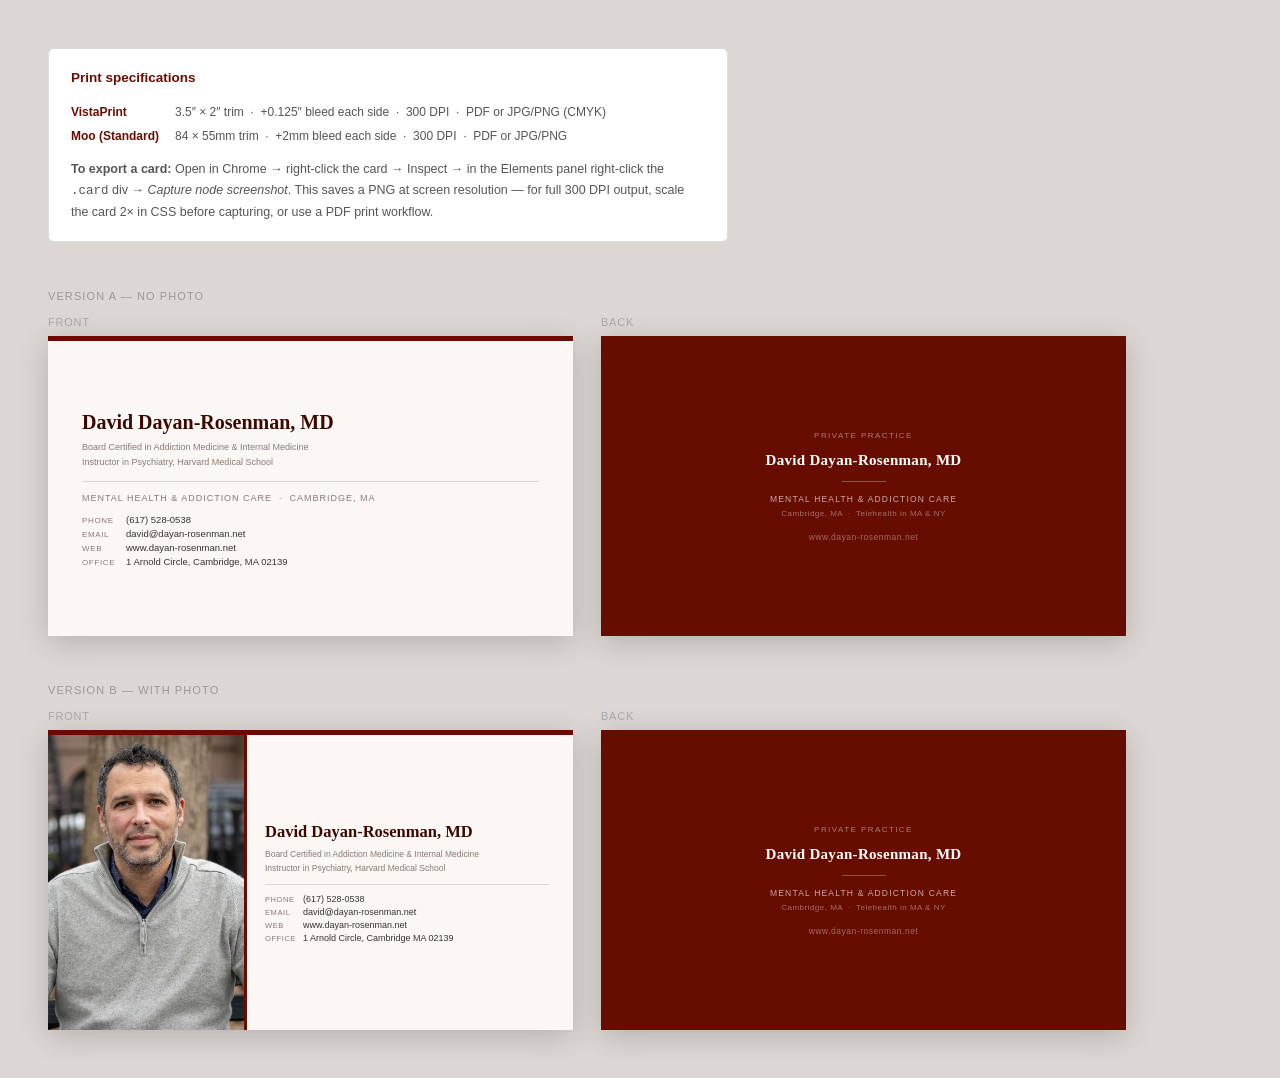
==== business-card.html @ 5fe36f3f "Add business card designs: two versions, HMS-adjacent palette, print specs Co-Authored-By: Claude So" ====
<!DOCTYPE html>
<html lang="en">
<head>
  <meta charset="UTF-8">
  <title>Business Cards – David Dayan-Rosenman, MD</title>
  <style>
    * { box-sizing: border-box; margin: 0; padding: 0; }
    body {
      background: #ddd7d3;
      font-family: Arial, Helvetica, sans-serif;
      padding: 48px;
      color: #3a3230;
    }

    /* ── Instructions ── */
    .instructions {
      font-size: 12.5px;
      color: #555;
      background: #fff;
      border: 1px solid #ddd;
      border-radius: 6px;
      padding: 18px 22px;
      max-width: 680px;
      margin-bottom: 48px;
      line-height: 1.7;
    }
    .instructions h2 { margin: 0 0 10px; font-size: 13.5px; color: #670d00; }
    .instructions table { border-collapse: collapse; margin-top: 6px; }
    .instructions td { padding: 2px 16px 2px 0; font-size: 12px; vertical-align: top; }
    .instructions td:first-child { font-weight: bold; color: #670d00; white-space: nowrap; }
    .instructions p { margin-top: 10px; }

    /* ── Section labels ── */
    .section-label {
      font-size: 11px;
      text-transform: uppercase;
      letter-spacing: 0.1em;
      color: #999;
      margin-bottom: 14px;
      margin-top: 48px;
    }
    .section-label:first-of-type { margin-top: 0; }

    .card-pair { display: flex; gap: 28px; flex-wrap: wrap; }
    .card-wrap .card-label {
      font-size: 11px;
      text-transform: uppercase;
      letter-spacing: 0.07em;
      color: #aaa;
      margin-bottom: 8px;
    }

    /* ── Card shell ── */
    /* Display at ~1.8× — VistaPrint 3.5"×2" at 300 DPI = 1050×600px → shown at 525×300px */
    .card {
      width: 525px;
      height: 300px;
      overflow: hidden;
      box-shadow: 0 6px 28px rgba(0,0,0,0.18);
      position: relative;
    }

    /* ══════════════════════════════════════
       FRONT — No Photo
    ══════════════════════════════════════ */
    .front-nophoto {
      background: #faf7f4;
      border-top: 5px solid #670d00;
      display: flex;
      flex-direction: column;
      justify-content: center;
      padding: 26px 34px;
    }
    .fn-name {
      font-family: Georgia, 'Times New Roman', serif;
      font-size: 20px;
      font-weight: bold;
      color: #3d0800;
      line-height: 1.15;
      margin-bottom: 6px;
    }
    .fn-cred {
      font-size: 9px;
      color: #8a7a72;
      line-height: 1.65;
      margin-bottom: 11px;
    }
    .fn-rule {
      border: none;
      border-top: 1px solid #ddd5cf;
      margin-bottom: 11px;
    }
    .fn-specialty {
      font-size: 9px;
      text-transform: uppercase;
      letter-spacing: 0.11em;
      color: #8a7a72;
      margin-bottom: 11px;
    }
    .fn-contact { display: flex; flex-direction: column; gap: 3px; }
    .fn-row { display: flex; align-items: baseline; gap: 10px; font-size: 9.5px; }
    .fn-lbl {
      font-size: 8px;
      text-transform: uppercase;
      letter-spacing: 0.08em;
      color: #8a7a72;
      width: 34px;
      flex-shrink: 0;
    }
    .fn-val { color: #3a3230; }
    .fn-val a { color: #670d00; text-decoration: none; }

    /* ══════════════════════════════════════
       FRONT — With Photo
    ══════════════════════════════════════ */
    .front-photo {
      background: #faf7f4;
      display: flex;
      border-top: 5px solid #670d00;
    }
    .fp-photo {
      width: 196px;
      flex-shrink: 0;
      overflow: hidden;
    }
    .fp-photo img {
      width: 100%;
      height: 100%;
      object-fit: cover;
      object-position: center 10%;
      display: block;
    }
    .fp-content {
      flex: 1;
      display: flex;
      flex-direction: column;
      justify-content: center;
      padding: 18px 24px 18px 18px;
      border-left: 3px solid #670d00;
    }
    .fp-name {
      font-family: Georgia, 'Times New Roman', serif;
      font-size: 16.5px;
      font-weight: bold;
      color: #3d0800;
      line-height: 1.15;
      margin-bottom: 5px;
    }
    .fp-cred {
      font-size: 8.5px;
      color: #8a7a72;
      line-height: 1.65;
      margin-bottom: 9px;
    }
    .fp-rule {
      border: none;
      border-top: 1px solid #ddd5cf;
      margin-bottom: 9px;
    }
    .fp-contact { display: flex; flex-direction: column; gap: 3px; }
    .fp-row { display: flex; align-items: baseline; gap: 8px; font-size: 9px; }
    .fp-lbl {
      font-size: 7.5px;
      text-transform: uppercase;
      letter-spacing: 0.08em;
      color: #8a7a72;
      width: 30px;
      flex-shrink: 0;
    }
    .fp-val { color: #3a3230; }
    .fp-val a { color: #670d00; text-decoration: none; }

    /* ══════════════════════════════════════
       BACK (shared)
    ══════════════════════════════════════ */
    .back-card {
      background: #670d00;
      display: flex;
      flex-direction: column;
      align-items: center;
      justify-content: center;
      gap: 0;
    }
    .back-eyebrow {
      font-size: 8px;
      text-transform: uppercase;
      letter-spacing: 0.18em;
      color: rgba(255,255,255,0.45);
      margin-bottom: 12px;
    }
    .back-name {
      font-family: Georgia, serif;
      font-size: 15px;
      font-weight: bold;
      color: #fff;
      letter-spacing: 0.02em;
      margin-bottom: 12px;
    }
    .back-rule {
      width: 44px;
      border: none;
      border-top: 1px solid rgba(255,255,255,0.28);
      margin-bottom: 12px;
    }
    .back-specialty {
      font-size: 8.5px;
      text-transform: uppercase;
      letter-spacing: 0.14em;
      color: rgba(255,255,255,0.65);
      margin-bottom: 5px;
    }
    .back-location {
      font-size: 8px;
      color: rgba(255,255,255,0.4);
      letter-spacing: 0.06em;
      margin-bottom: 14px;
    }
    .back-url {
      font-size: 8.5px;
      color: rgba(255,255,255,0.38);
      letter-spacing: 0.06em;
    }
  </style>
</head>
<body>

  <div class="instructions">
    <h2>Print specifications</h2>
    <table>
      <tr>
        <td>VistaPrint</td>
        <td>3.5″ × 2″ trim &nbsp;·&nbsp; +0.125″ bleed each side &nbsp;·&nbsp; 300 DPI &nbsp;·&nbsp; PDF or JPG/PNG (CMYK)</td>
      </tr>
      <tr>
        <td>Moo (Standard)</td>
        <td>84 × 55mm trim &nbsp;·&nbsp; +2mm bleed each side &nbsp;·&nbsp; 300 DPI &nbsp;·&nbsp; PDF or JPG/PNG</td>
      </tr>
    </table>
    <p><strong>To export a card:</strong> Open in Chrome → right-click the card → Inspect → in the Elements panel right-click the <code>.card</code> div → <em>Capture node screenshot</em>. This saves a PNG at screen resolution — for full 300 DPI output, scale the card 2× in CSS before capturing, or use a PDF print workflow.</p>
  </div>

  <!-- ════════════════════════════════════════
       VERSION A — No Photo
  ════════════════════════════════════════ -->

  <div class="section-label">Version A — No photo</div>
  <div class="card-pair">

    <div class="card-wrap">
      <div class="card-label">Front</div>
      <div class="card front-nophoto">
        <div class="fn-name">David Dayan-Rosenman, MD</div>
        <div class="fn-cred">
          Board Certified in Addiction Medicine &amp; Internal Medicine<br>
          Instructor in Psychiatry, Harvard Medical School
        </div>
        <hr class="fn-rule">
        <div class="fn-specialty">Mental Health &amp; Addiction Care &nbsp;·&nbsp; Cambridge, MA</div>
        <div class="fn-contact">
          <div class="fn-row">
            <span class="fn-lbl">Phone</span>
            <span class="fn-val">(617) 528-0538</span>
          </div>
          <div class="fn-row">
            <span class="fn-lbl">Email</span>
            <span class="fn-val">david@dayan-rosenman.net</span>
          </div>
          <div class="fn-row">
            <span class="fn-lbl">Web</span>
            <span class="fn-val">www.dayan-rosenman.net</span>
          </div>
          <div class="fn-row">
            <span class="fn-lbl">Office</span>
            <span class="fn-val">1 Arnold Circle, Cambridge, MA 02139</span>
          </div>
        </div>
      </div>
    </div>

    <div class="card-wrap">
      <div class="card-label">Back</div>
      <div class="card back-card">
        <div class="back-eyebrow">Private Practice</div>
        <div class="back-name">David Dayan-Rosenman, MD</div>
        <hr class="back-rule">
        <div class="back-specialty">Mental Health &amp; Addiction Care</div>
        <div class="back-location">Cambridge, MA &nbsp;·&nbsp; Telehealth in MA &amp; NY</div>
        <div class="back-url">www.dayan-rosenman.net</div>
      </div>
    </div>

  </div>

  <!-- ════════════════════════════════════════
       VERSION B — With Photo
  ════════════════════════════════════════ -->

  <div class="section-label">Version B — With photo</div>
  <div class="card-pair">

    <div class="card-wrap">
      <div class="card-label">Front</div>
      <div class="card front-photo">
        <div class="fp-photo">
          <img src="uploads/headshot3.jpg" alt="Dr. David Dayan-Rosenman">
        </div>
        <div class="fp-content">
          <div class="fp-name">David Dayan-Rosenman, MD</div>
          <div class="fp-cred">
            Board Certified in Addiction Medicine &amp; Internal Medicine<br>
            Instructor in Psychiatry, Harvard Medical School
          </div>
          <hr class="fp-rule">
          <div class="fp-contact">
            <div class="fp-row">
              <span class="fp-lbl">Phone</span>
              <span class="fp-val">(617) 528-0538</span>
            </div>
            <div class="fp-row">
              <span class="fp-lbl">Email</span>
              <span class="fp-val">david@dayan-rosenman.net</span>
            </div>
            <div class="fp-row">
              <span class="fp-lbl">Web</span>
              <span class="fp-val">www.dayan-rosenman.net</span>
            </div>
            <div class="fp-row">
              <span class="fp-lbl">Office</span>
              <span class="fp-val">1 Arnold Circle, Cambridge MA 02139</span>
            </div>
          </div>
        </div>
      </div>
    </div>

    <div class="card-wrap">
      <div class="card-label">Back</div>
      <div class="card back-card">
        <div class="back-eyebrow">Private Practice</div>
        <div class="back-name">David Dayan-Rosenman, MD</div>
        <hr class="back-rule">
        <div class="back-specialty">Mental Health &amp; Addiction Care</div>
        <div class="back-location">Cambridge, MA &nbsp;·&nbsp; Telehealth in MA &amp; NY</div>
        <div class="back-url">www.dayan-rosenman.net</div>
      </div>
    </div>

  </div>

</body>
</html>
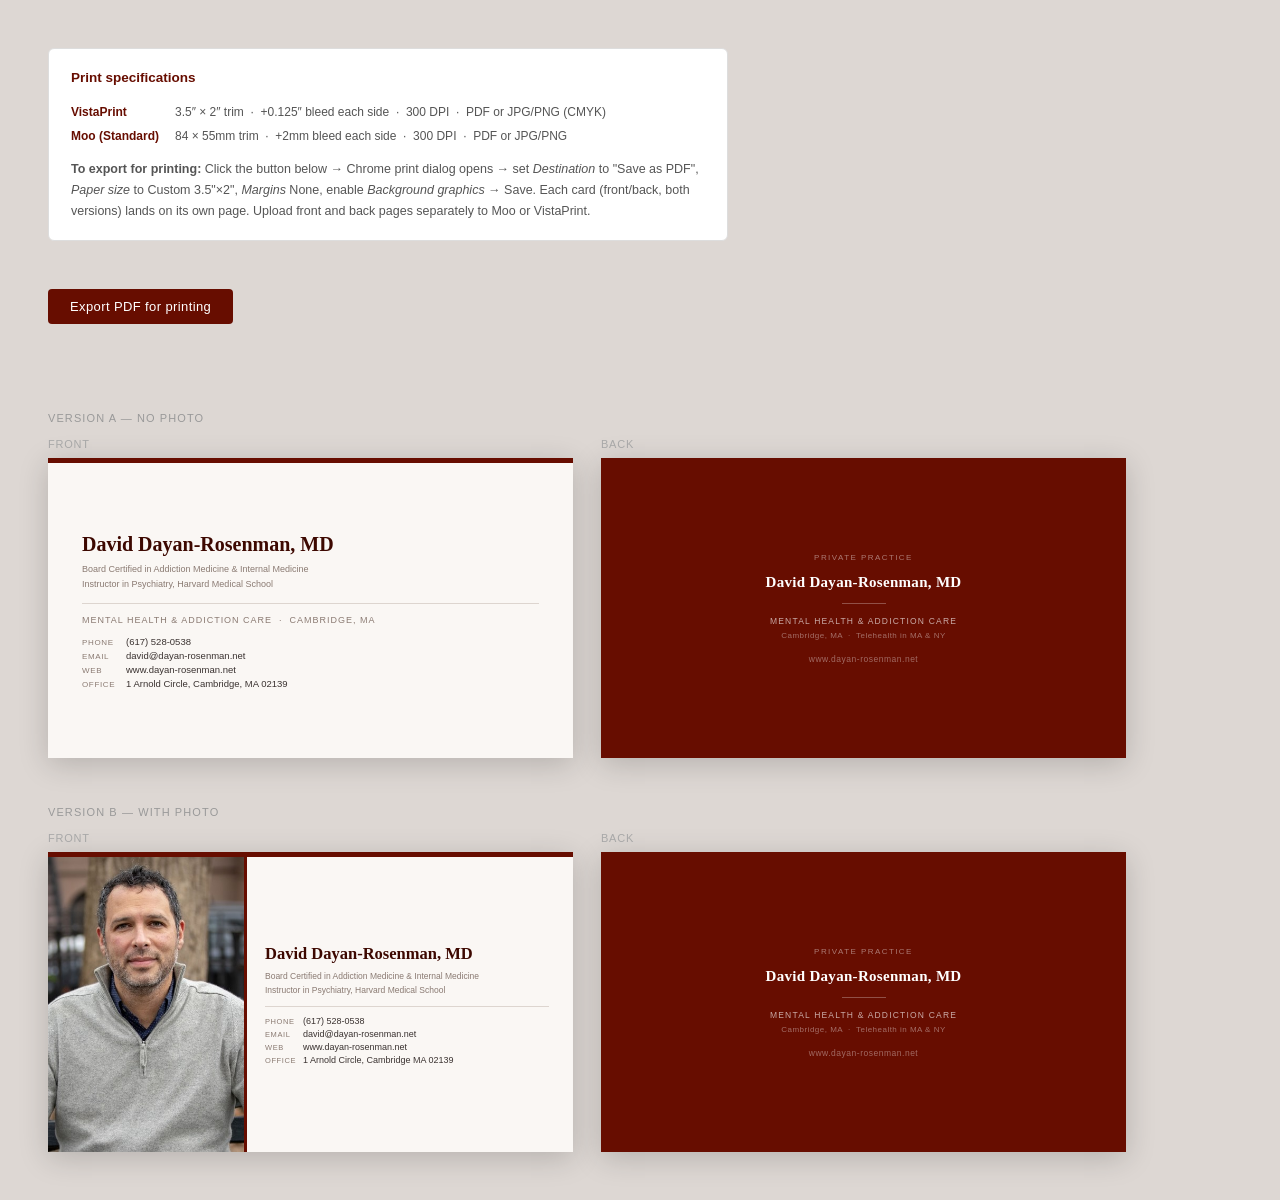
==== commit 07513c90: "Add PDF print workflow to business card: export button, print CSS at exact card dimensions Co-Author" ====
--- a/business-card.html
+++ b/business-card.html
@@ -30,6 +30,34 @@
     .instructions td:first-child { font-weight: bold; color: #670d00; white-space: nowrap; }
     .instructions p { margin-top: 10px; }
 
+    /* ── Print button ── */
+    .print-btn {
+      display: inline-block;
+      margin-bottom: 40px;
+      padding: 10px 22px;
+      background: #670d00;
+      color: #fff;
+      font-family: Arial, sans-serif;
+      font-size: 13px;
+      border: none;
+      border-radius: 4px;
+      cursor: pointer;
+      letter-spacing: 0.03em;
+    }
+    .print-btn:hover { background: #3d0800; }
+
+    /* ── Print / PDF export ── */
+    @media print {
+      @page { size: 3.5in 2in; margin: 0; }
+      * { -webkit-print-color-adjust: exact !important; print-color-adjust: exact !important; }
+      html, body { background: white !important; padding: 0 !important; margin: 0 !important; }
+      .instructions, .section-label, .print-btn { display: none !important; }
+      .card-pair { display: block !important; gap: 0 !important; }
+      .card-wrap { page-break-after: always; break-after: page; display: block !important; }
+      .card-wrap .card-label { display: none !important; }
+      .card { width: 3.5in !important; height: 2in !important; box-shadow: none !important; }
+    }
+
     /* ── Section labels ── */
     .section-label {
       font-size: 11px;
@@ -236,8 +264,10 @@
         <td>84 × 55mm trim &nbsp;·&nbsp; +2mm bleed each side &nbsp;·&nbsp; 300 DPI &nbsp;·&nbsp; PDF or JPG/PNG</td>
       </tr>
     </table>
-    <p><strong>To export a card:</strong> Open in Chrome → right-click the card → Inspect → in the Elements panel right-click the <code>.card</code> div → <em>Capture node screenshot</em>. This saves a PNG at screen resolution — for full 300 DPI output, scale the card 2× in CSS before capturing, or use a PDF print workflow.</p>
+    <p><strong>To export for printing:</strong> Click the button below → Chrome print dialog opens → set <em>Destination</em> to "Save as PDF", <em>Paper size</em> to Custom 3.5"×2", <em>Margins</em> None, enable <em>Background graphics</em> → Save. Each card (front/back, both versions) lands on its own page. Upload front and back pages separately to Moo or VistaPrint.</p>
   </div>
+
+  <button class="print-btn" onclick="window.print()">Export PDF for printing</button>
 
   <!-- ════════════════════════════════════════
        VERSION A — No Photo
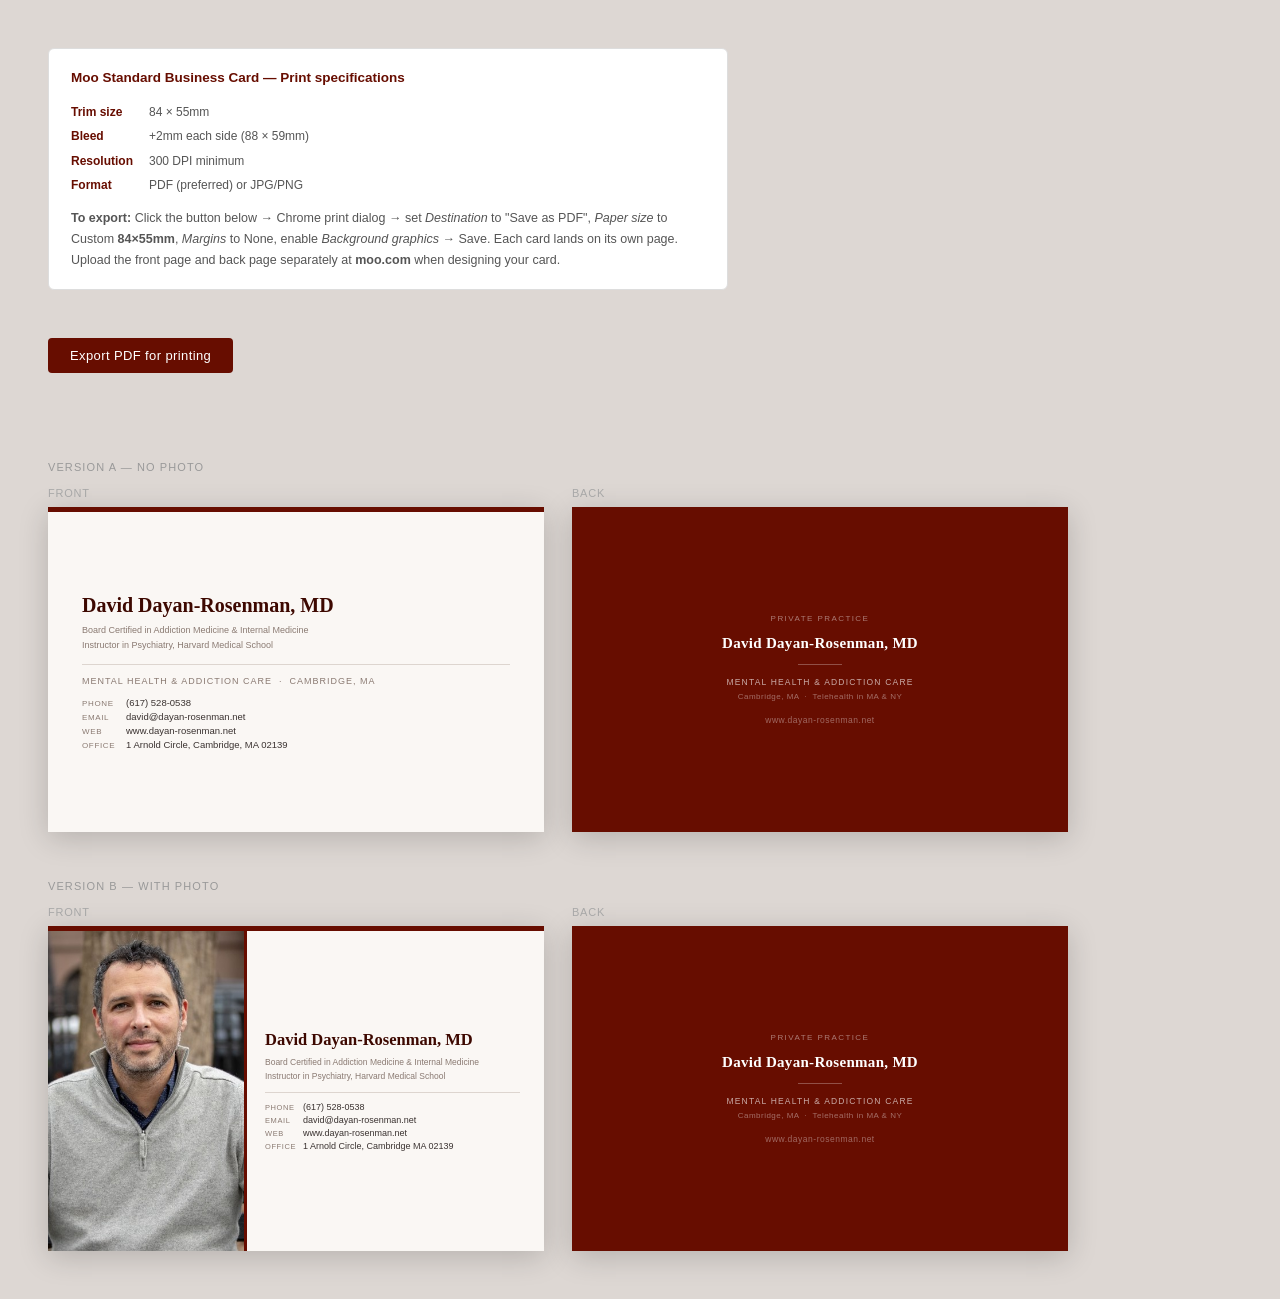
==== commit 645391f6: "Prep business card for Moo: 84×55mm dimensions, Moo print specs and PDF export Co-Authored-By: Claud" ====
--- a/business-card.html
+++ b/business-card.html
@@ -48,14 +48,14 @@
 
     /* ── Print / PDF export ── */
     @media print {
-      @page { size: 3.5in 2in; margin: 0; }
+      @page { size: 84mm 55mm; margin: 0; }
       * { -webkit-print-color-adjust: exact !important; print-color-adjust: exact !important; }
       html, body { background: white !important; padding: 0 !important; margin: 0 !important; }
       .instructions, .section-label, .print-btn { display: none !important; }
       .card-pair { display: block !important; gap: 0 !important; }
       .card-wrap { page-break-after: always; break-after: page; display: block !important; }
       .card-wrap .card-label { display: none !important; }
-      .card { width: 3.5in !important; height: 2in !important; box-shadow: none !important; }
+      .card { width: 84mm !important; height: 55mm !important; box-shadow: none !important; }
     }
 
     /* ── Section labels ── */
@@ -79,10 +79,10 @@
     }
 
     /* ── Card shell ── */
-    /* Display at ~1.8× — VistaPrint 3.5"×2" at 300 DPI = 1050×600px → shown at 525×300px */
+    /* Display at half print size — Moo 84×55mm at 300 DPI = 992×650px → shown at 496×325px */
     .card {
-      width: 525px;
-      height: 300px;
+      width: 496px;
+      height: 325px;
       overflow: hidden;
       box-shadow: 0 6px 28px rgba(0,0,0,0.18);
       position: relative;
@@ -253,18 +253,14 @@
 <body>
 
   <div class="instructions">
-    <h2>Print specifications</h2>
+    <h2>Moo Standard Business Card — Print specifications</h2>
     <table>
-      <tr>
-        <td>VistaPrint</td>
-        <td>3.5″ × 2″ trim &nbsp;·&nbsp; +0.125″ bleed each side &nbsp;·&nbsp; 300 DPI &nbsp;·&nbsp; PDF or JPG/PNG (CMYK)</td>
-      </tr>
-      <tr>
-        <td>Moo (Standard)</td>
-        <td>84 × 55mm trim &nbsp;·&nbsp; +2mm bleed each side &nbsp;·&nbsp; 300 DPI &nbsp;·&nbsp; PDF or JPG/PNG</td>
-      </tr>
+      <tr><td>Trim size</td><td>84 × 55mm</td></tr>
+      <tr><td>Bleed</td><td>+2mm each side (88 × 59mm)</td></tr>
+      <tr><td>Resolution</td><td>300 DPI minimum</td></tr>
+      <tr><td>Format</td><td>PDF (preferred) or JPG/PNG</td></tr>
     </table>
-    <p><strong>To export for printing:</strong> Click the button below → Chrome print dialog opens → set <em>Destination</em> to "Save as PDF", <em>Paper size</em> to Custom 3.5"×2", <em>Margins</em> None, enable <em>Background graphics</em> → Save. Each card (front/back, both versions) lands on its own page. Upload front and back pages separately to Moo or VistaPrint.</p>
+    <p><strong>To export:</strong> Click the button below → Chrome print dialog → set <em>Destination</em> to "Save as PDF", <em>Paper size</em> to Custom <strong>84×55mm</strong>, <em>Margins</em> to None, enable <em>Background graphics</em> → Save. Each card lands on its own page. Upload the front page and back page separately at <strong>moo.com</strong> when designing your card.</p>
   </div>
 
   <button class="print-btn" onclick="window.print()">Export PDF for printing</button>
